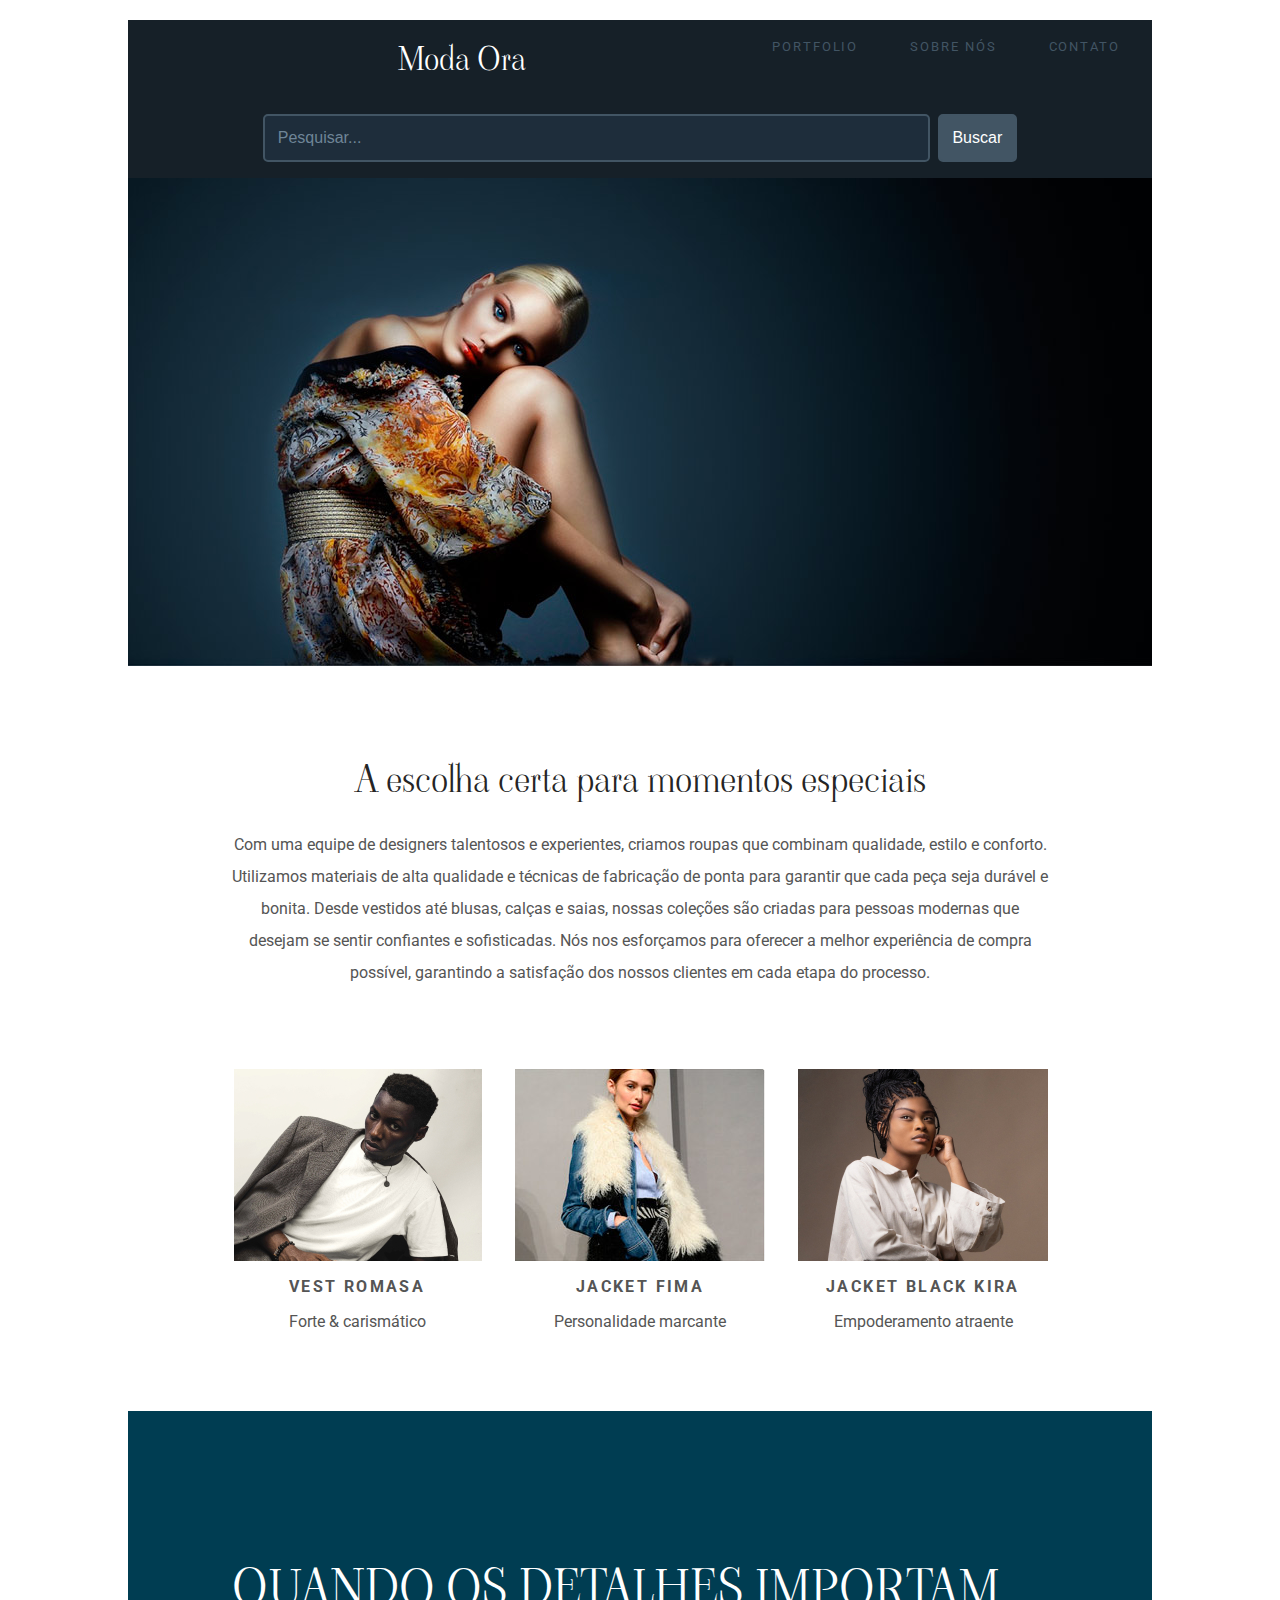
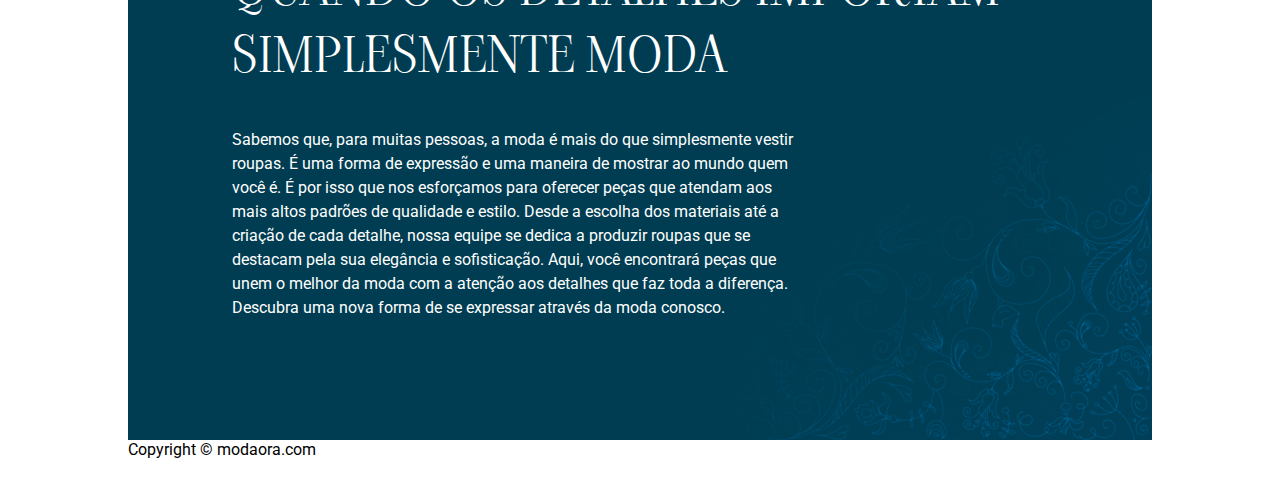
==== index.html @ f017935d "add webpagefiles" ====
<!DOCTYPE html>
<html lang="pt-br">
<head>
    <meta charset="UTF-8">
    <title>Projeto Moda Ora</title>
    <meta name="author" content="Luiz H">
    <meta name="keywords" content="html5, tecnologia, moda, ora moda">

    <link rel="preconnect" href="https://fonts.googleapis.com">
    <link rel="preconnect" href="https://fonts.gstatic.com" crossorigin>
    <link href="https://fonts.googleapis.com/css2?family=Roboto:wght@300;400;700&family=Viaoda+Libre&display=swap"
        rel="stylesheet">

    <link rel="stylesheet" href="css/estilo.css">

    <script>
        function pesquisar() {
            let termo = document.getElementById("search-box").value.toLowerCase();
            alert("Você pesquisou por: " + termo);
        }
    </script>
</head>

<body>
    <div id="principal">
        <header class="header-top">
            <h1 class="logotipo">Moda Ora</h1>
            <nav class="header-nav">
                <ul>
                    <li><a href="#">Portfolio</a></li>
                    <li><a href="#">Sobre nós</a></li>
                    <li><a href="#">Contato</a></li>
                </ul>
            </nav>
        </header>

        <div class="search-container">
            <input type="text" id="search-box" placeholder="Pesquisar...">
            <button onclick="pesquisar()">Buscar</button>
        </div>

        <img src="imagens/topo.jpg" alt="Modelo feminina vestindo roupa elegante">

        <main>
            <article class="portfolio">
                <h1>A escolha certa para momentos especiais</h1>
                <p>Com uma equipe de designers talentosos e experientes, criamos roupas que combinam qualidade, estilo e
                    conforto. Utilizamos materiais de alta qualidade e técnicas de fabricação de ponta para garantir que
                    cada peça seja durável e bonita. Desde vestidos até blusas, calças e saias, nossas coleções são
                    criadas
                    para pessoas modernas que desejam se sentir confiantes e sofisticadas. Nós nos esforçamos para
                    oferecer
                    a melhor experiência de compra possível, garantindo a satisfação dos nossos clientes em cada etapa
                    do
                    processo.</p>
            </article>

            <section class="gallery">
                <article class="gallery-card">
                    <img src="imagens/modelo5.jpg" alt="modelo 1">
                    <p class="gallery-title">Vest Romasa</p>
                    <p class="gallery-text">Forte &amp; carismático</p>
                </article>

                <article class="gallery-card">
                    <img src="imagens/modelo2.jpg" alt="modelo 1">
                    <p class="gallery-title">Jacket Fima</p>
                    <p class="gallery-text">Personalidade marcante</p>
                </article>

                <article class="gallery-card">
                    <img src="imagens/modelo4.jpg" alt="modelo 1">
                    <p class="gallery-title">Jacket Black Kira </p>
                    <p class="gallery-text">Empoderamento atraente</p>
                </article>
            </section>

            <article class="about">
                <h2>Quando os detalhes importam <br>Simplesmente Moda</h2>
                <p>Sabemos que, para muitas pessoas, a moda é mais do que simplesmente vestir roupas. É uma forma de
                    expressão e uma maneira de mostrar ao mundo quem você é. É por isso que nos esforçamos para oferecer
                    peças que atendam aos mais altos padrões de qualidade e estilo. Desde a escolha dos materiais até a
                    criação de cada detalhe, nossa equipe se dedica a produzir roupas que se destacam pela sua elegância
                    e
                    sofisticação. Aqui, você encontrará peças que unem o melhor da moda com a atenção aos detalhes que
                    faz
                    toda a diferença. Descubra uma nova forma de se expressar através da moda conosco.</p>
            </article>
        </main>

        <footer class="rodape">
            Copyright &copy; modaora.com
        </footer>
    </div>
</body>
</html>
---- css/estilo.css ----
:root {
    --large-default-padding: 6.5em;
    --medium-default-padding: 4em;
}

body {
    font-family: "Roboto", tahoma, arial, sans-serif;
    margin: 0;
    padding: 0;
}

#principal {
    width: 64em;
    margin: 1.25em auto;
}

h1,
h2 {
    font-family: 'Viaoda Libre', cursive;
    font-weight: normal;
}

.header-top {
    background: #162028;
    display: flex;
    justify-content: space-between;
}

.logotipo {
    margin: .5em 0 .5em 8.4375em;
    color: white;
}

.header-nav ul {
    margin: 0;
    padding: 0;
}

.header-nav li {
    list-style: none;
    display: inline-block;
    margin: 0 1em 0 0;
    padding: 1em;
}

.header-nav a {
    color: #425564;
    text-decoration: none;
    text-transform: uppercase;
    font-size: .8em;
    letter-spacing: .15em;
    transition: color .3s linear;
}

.header-nav a:hover {
    color: white;
}


.portfolio {
    padding: var(--medium-default-padding) var(--large-default-padding);
    text-align: center;
}

.portfolio h1 {
    font-size: 2.25em;
    color: #252525;
}

.portfolio p {
    font-size: 1em;
    line-height: 2;
    color: #555;
}

.gallery {
    color: #555;
    padding: 0 var(--large-default-padding) var(--medium-default-padding);
    display: flex;
    justify-content: space-between;
}

.gallery-card {
    text-align: center;
}

.gallery-title {
    text-transform: uppercase;
    letter-spacing: .15em;
    font-size: 1em;
    font-weight: bold;
}

.about {
    background-color: #003d52;
    padding: var(--large-default-padding);
    color: white;
    background-image: url(../imagens/bg_detalhe.png);
    background-repeat: no-repeat;
    background-position: right bottom;
}

.about h2 {
    text-transform: uppercase;
    font-size: 3em;
    font-weight: normal;
}

.about p {
    line-height: 1.5;
    width: 70%;
}

.footer {
    background: #0b171f;
    padding: 1.8em;
    font-size: .75em;
    color: #6f8597;
    letter-spacing: .3em;
    text-align: center;

    
}

.search-container {
    background: #162028;
    padding: 1em 8.4375em;
    display: flex;
    justify-content: center;
    align-items: center;
    width: 100%;
    box-sizing: border-box;
    margin-bottom: 0;
}

.search-container input {
    flex: 1;
    max-width: 40em;
    padding: 0.8em;
    border: 2px solid #425564;
    border-radius: 5px;
    font-size: 1em;
    background-color: #1e2d3b;
    color: white;
    outline: none;
    transition: border-color 0.3s;
}

.search-container input::placeholder {
    color: #6f8597;
}

.search-container input:focus {
    border-color: white;
}

.search-container button {
    padding: 0.8em;
    border: 2px solid #425564;
    border-radius: 5px;
    background-color: #425564;
    color: white;
    cursor: pointer;
    font-size: 1em;
    margin-left: 0.5em;
    transition: background-color 0.3s, color 0.3s, border-color 0.3s;
}

.search-container button:hover {
    background-color: white;
    color: #425564;
    border-color: white;
}

img {
    display: block;
    width: 100%;
    margin: 0;
}
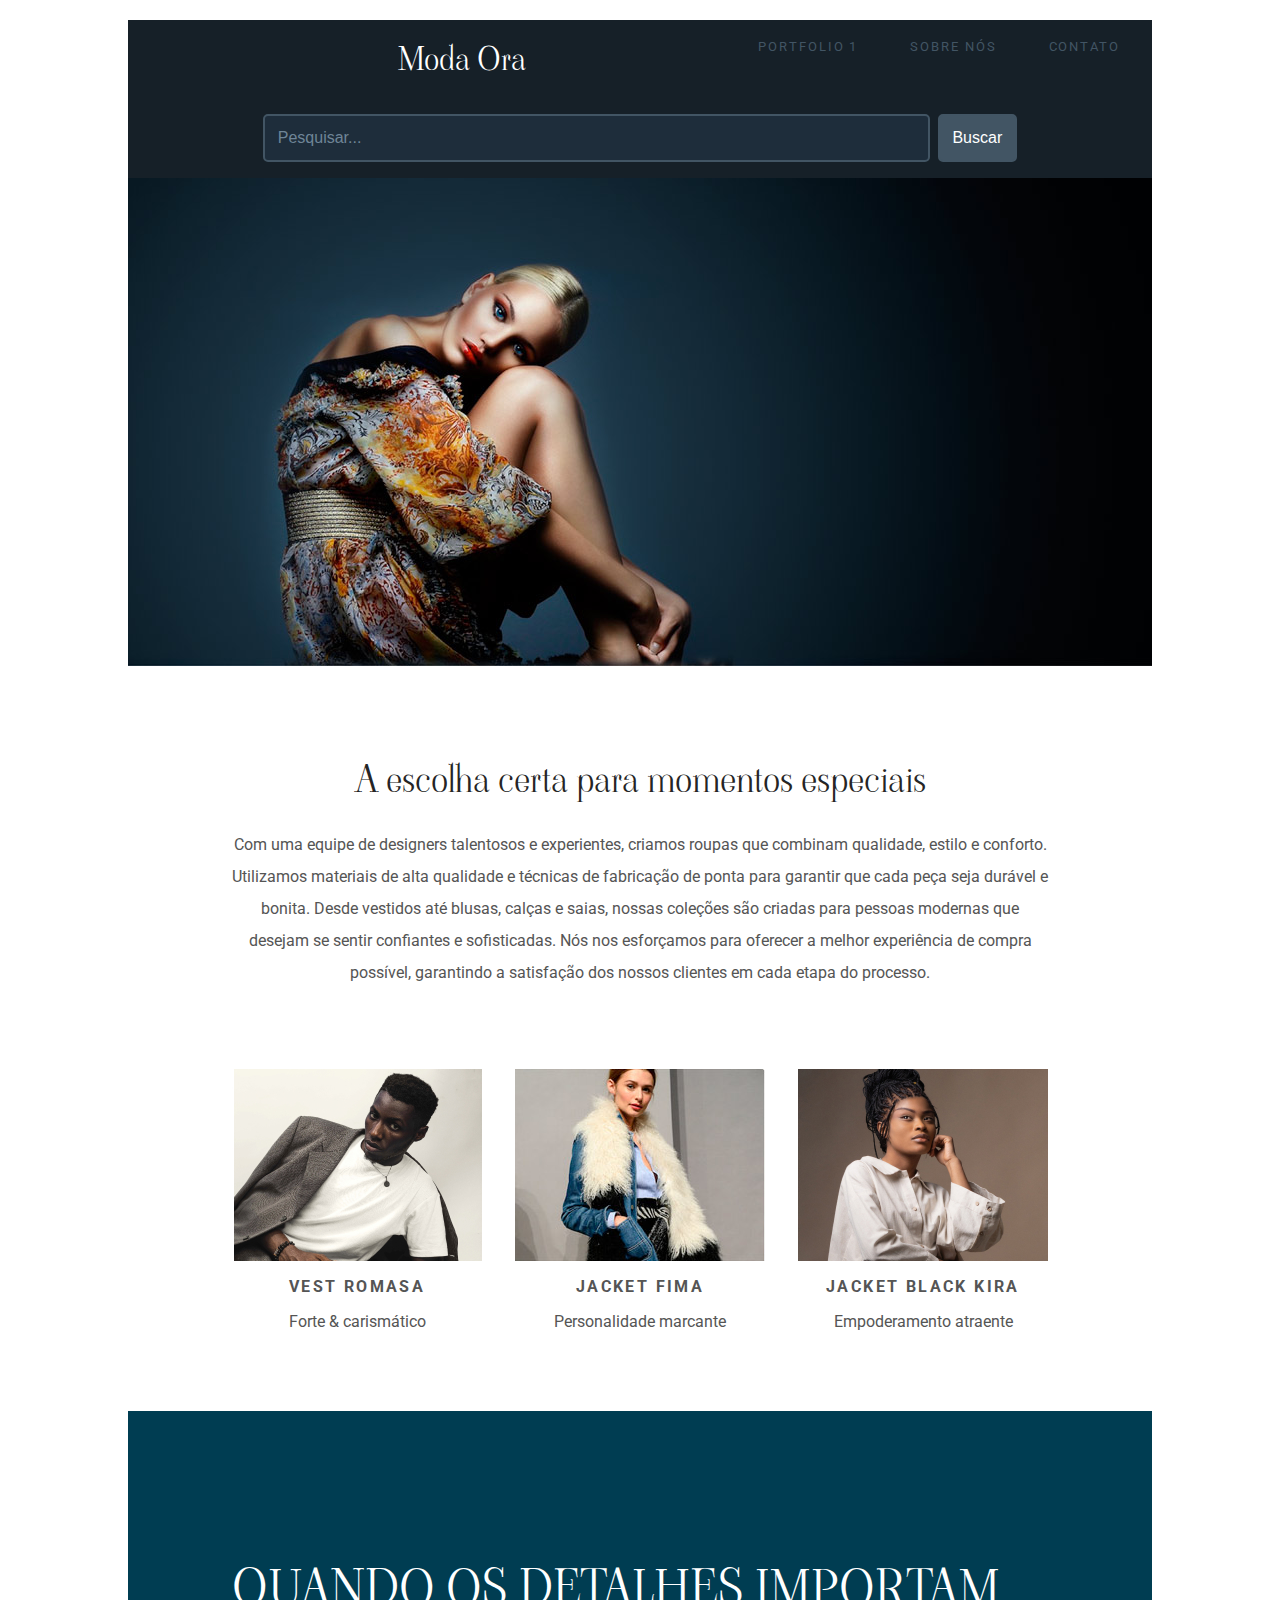
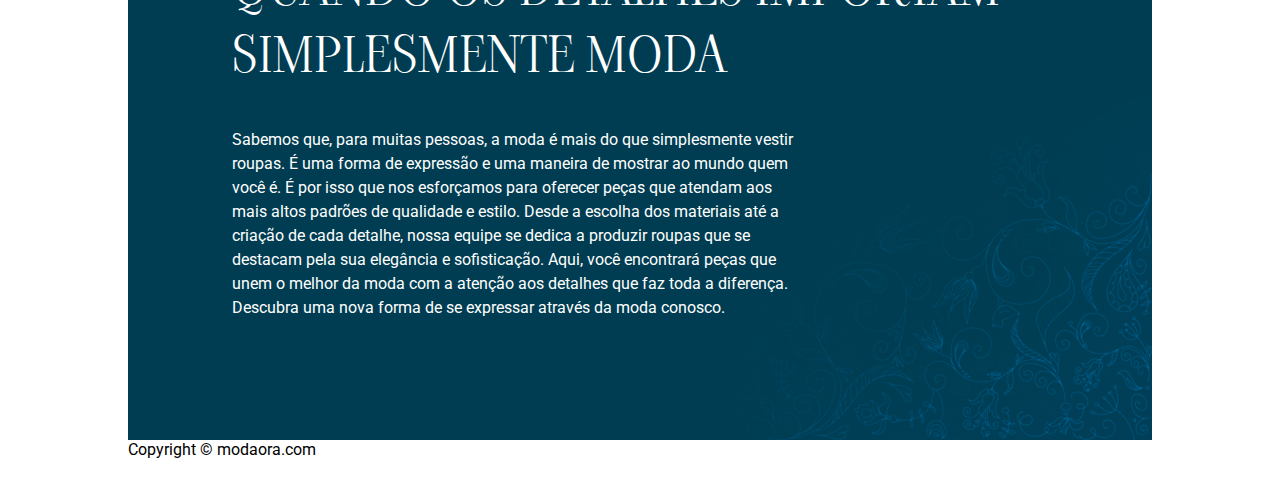
==== commit 4d813324: "mergetest" ====
--- a/index.html
+++ b/index.html
@@ -27,7 +27,7 @@
             <h1 class="logotipo">Moda Ora</h1>
             <nav class="header-nav">
                 <ul>
-                    <li><a href="#">Portfolio</a></li>
+                    <li><a href="#">Portfolio 1</a></li>
                     <li><a href="#">Sobre nós</a></li>
                     <li><a href="#">Contato</a></li>
                 </ul>
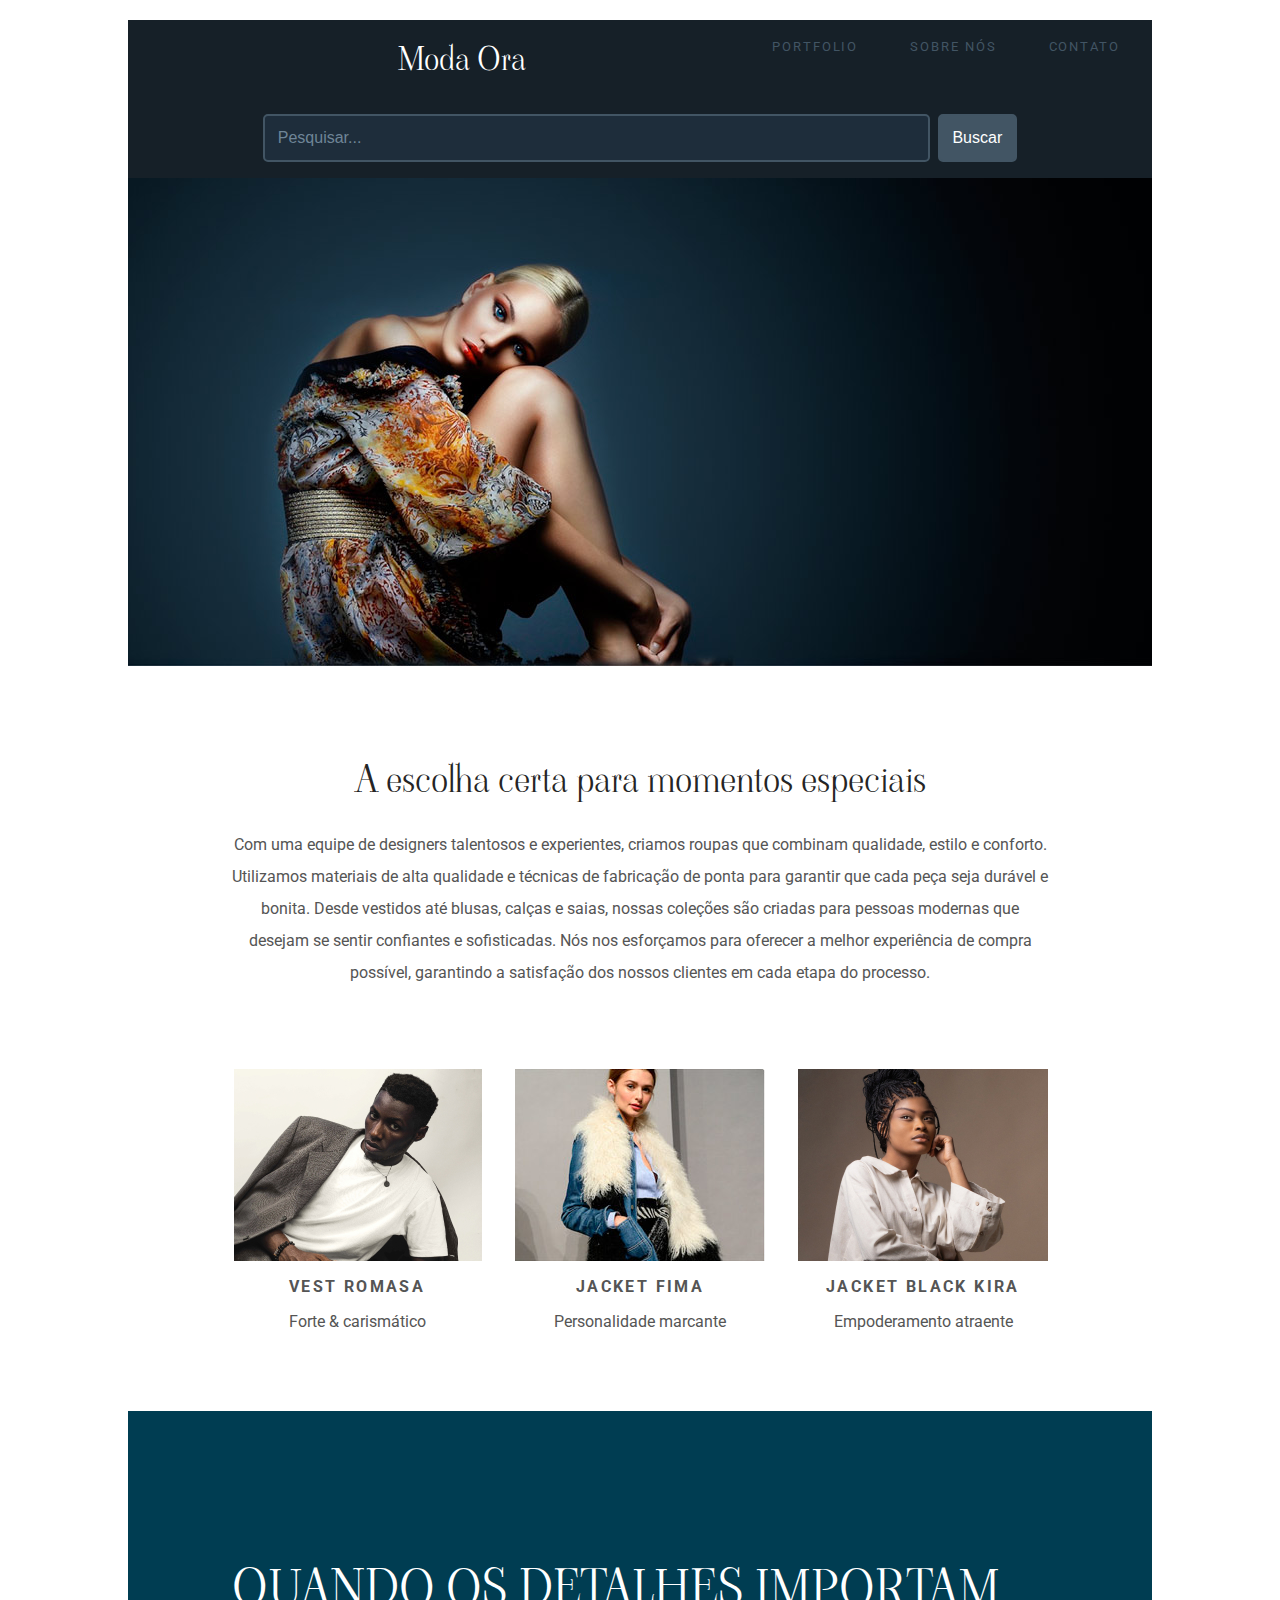
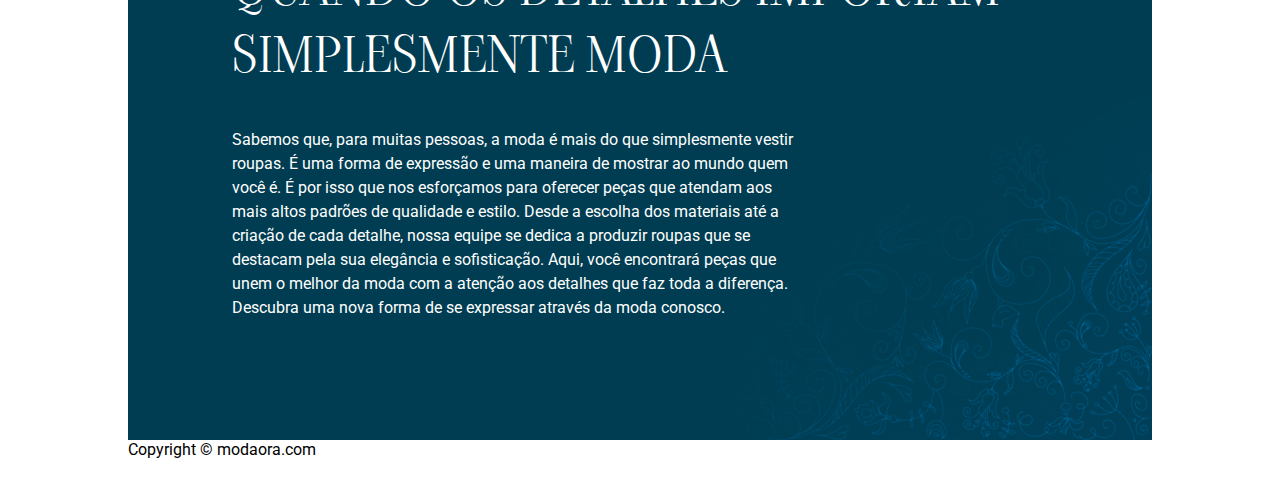
==== commit b3359d9f: "Merge pull request #1 from LuizHFrat/dev" ====
--- a/index.html
+++ b/index.html
@@ -27,7 +27,7 @@
             <h1 class="logotipo">Moda Ora</h1>
             <nav class="header-nav">
                 <ul>
-                    <li><a href="#">Portfolio 1</a></li>
+                    <li><a href="#">Portfolio</a></li>
                     <li><a href="#">Sobre nós</a></li>
                     <li><a href="#">Contato</a></li>
                 </ul>
